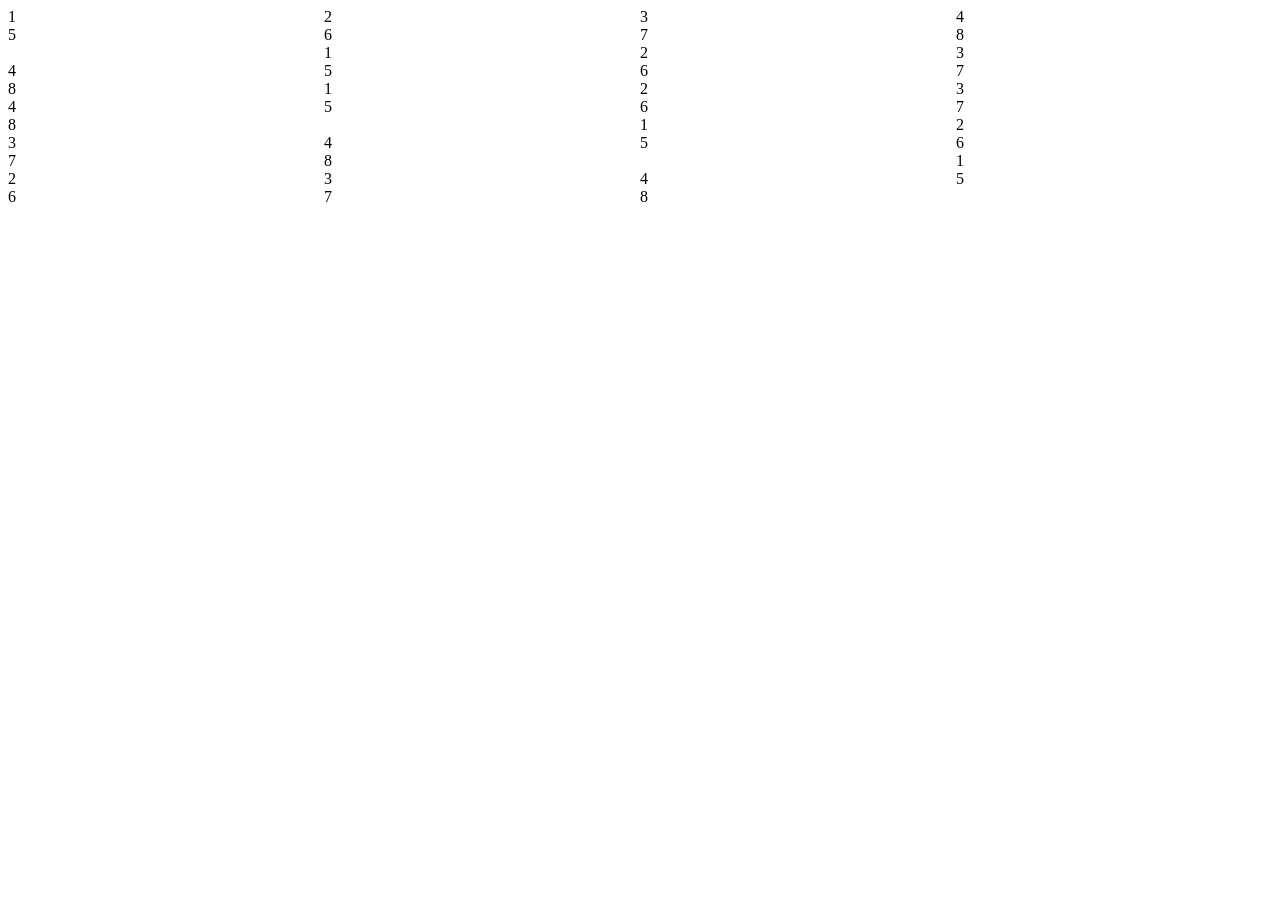
==== index.html @ 8678d99f "basic page" ====
<!DOCTYPE html>
<html lang="en">
<head>
    <meta charset="UTF-8">
    <meta name="viewport" content="width=device-width, initial-scale=1.0">
    <title>Document</title>
    <link rel="stylesheet" href="style.css">
</head>
<body>
    <div class="chess_board">
        <div class="board_row1">1</div>
        <div class="board_row2">2</div>
        <div class="board_row3">3</div>
        <div class="board_row4">4</div>
        <div class="board_row5">5</div>
        <div class="board_row6">6</div>
        <div class="board_row7">7</div>
        <div class="board_row8">8</div>

        <br>

        <div class="board_row1">1</div>
        <div class="board_row2">2</div>
        <div class="board_row3">3</div>
        <div class="board_row4">4</div>
        <div class="board_row5">5</div>
        <div class="board_row6">6</div>
        <div class="board_row7">7</div>
        <div class="board_row8">8</div>

        <!-- <br> -->

        <div class="board_row1">1</div>
        <div class="board_row2">2</div>
        <div class="board_row3">3</div>
        <div class="board_row4">4</div>
        <div class="board_row5">5</div>
        <div class="board_row6">6</div>
        <div class="board_row7">7</div>
        <div class="board_row8">8</div>

        <br>

        <div class="board_row1">1</div>
        <div class="board_row2">2</div>
        <div class="board_row3">3</div>
        <div class="board_row4">4</div>
        <div class="board_row5">5</div>
        <div class="board_row6">6</div>
        <div class="board_row7">7</div>
        <div class="board_row8">8</div>

        <br>

        <div class="board_row1">1</div>
        <div class="board_row2">2</div>
        <div class="board_row3">3</div>
        <div class="board_row4">4</div>
        <div class="board_row5">5</div>
        <div class="board_row6">6</div>
        <div class="board_row7">7</div>
        <div class="board_row8">8</div>

    </div>
    
    <script href="script.js"></script>
</body>
</html>
---- style.css ----
*{
    /* background-color: black; */
}
.chess_board{
    background-color: white;
    display: grid;
    /* grid-template-columns: 10px, 10px, 10px, 10px; */
    /* grid-template-rows: 10px, 10px; */
    /* grid */
    grid-template-columns: auto auto auto auto;
}
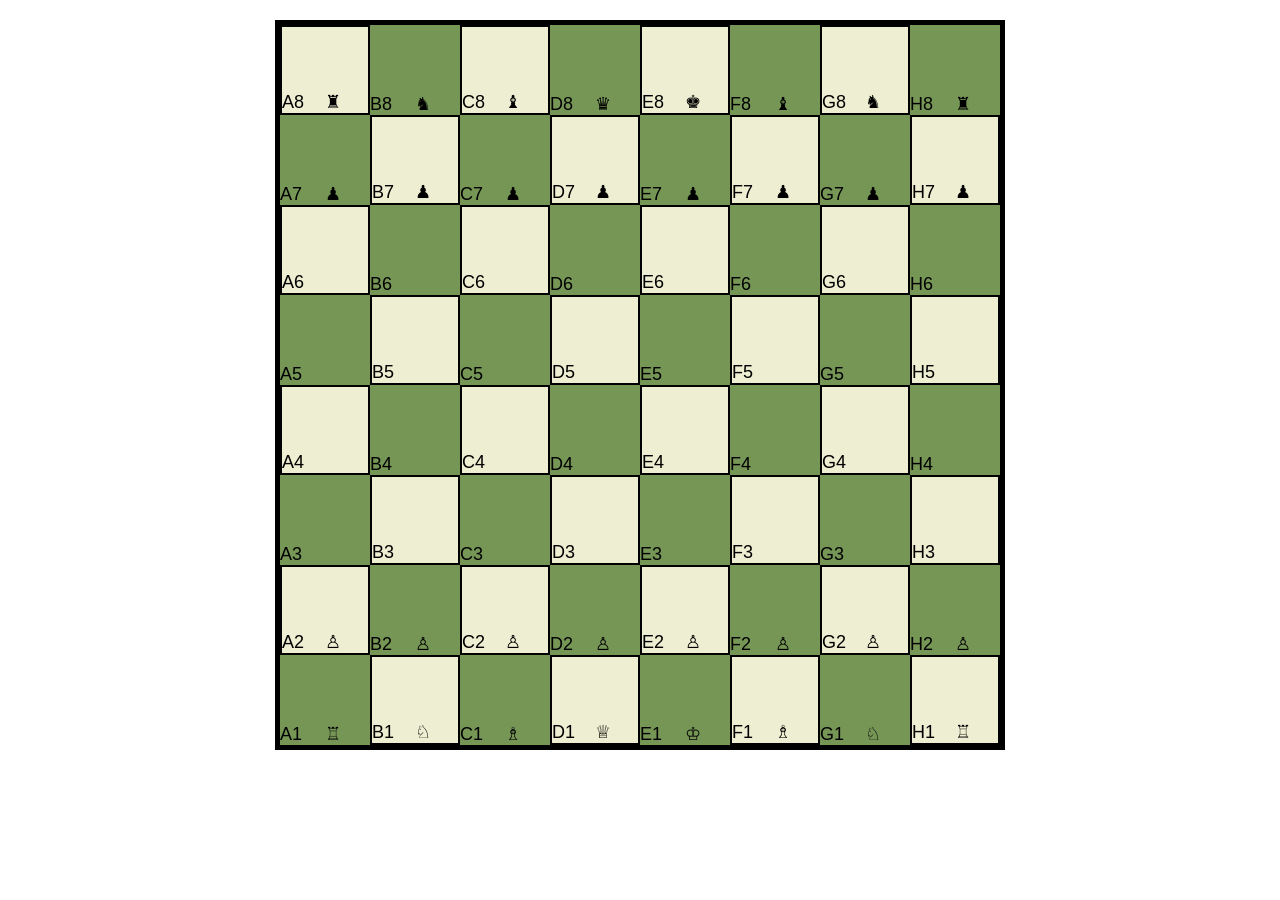
==== commit b754d220: "made the board" ====
--- a/index.html
+++ b/index.html
@@ -8,61 +8,197 @@
 </head>
 <body>
     <div class="chess_board">
-        <div class="board_row1">1</div>
-        <div class="board_row2">2</div>
-        <div class="board_row3">3</div>
-        <div class="board_row4">4</div>
-        <div class="board_row5">5</div>
-        <div class="board_row6">6</div>
-        <div class="board_row7">7</div>
-        <div class="board_row8">8</div>
-
-        <br>
-
-        <div class="board_row1">1</div>
-        <div class="board_row2">2</div>
-        <div class="board_row3">3</div>
-        <div class="board_row4">4</div>
-        <div class="board_row5">5</div>
-        <div class="board_row6">6</div>
-        <div class="board_row7">7</div>
-        <div class="board_row8">8</div>
-
-        <!-- <br> -->
-
-        <div class="board_row1">1</div>
-        <div class="board_row2">2</div>
-        <div class="board_row3">3</div>
-        <div class="board_row4">4</div>
-        <div class="board_row5">5</div>
-        <div class="board_row6">6</div>
-        <div class="board_row7">7</div>
-        <div class="board_row8">8</div>
-
-        <br>
-
-        <div class="board_row1">1</div>
-        <div class="board_row2">2</div>
-        <div class="board_row3">3</div>
-        <div class="board_row4">4</div>
-        <div class="board_row5">5</div>
-        <div class="board_row6">6</div>
-        <div class="board_row7">7</div>
-        <div class="board_row8">8</div>
-
-        <br>
-
-        <div class="board_row1">1</div>
-        <div class="board_row2">2</div>
-        <div class="board_row3">3</div>
-        <div class="board_row4">4</div>
-        <div class="board_row5">5</div>
-        <div class="board_row6">6</div>
-        <div class="board_row7">7</div>
-        <div class="board_row8">8</div>
+        <!-- the row first of black having king queen rook knight and horse -->
+        <div class="A8 light-square">
+            <div>A8</div>
+            <div class="black_rook_l">&#9820;</div>
+        </div>
+        <div class="B8 dark-square">
+            <div>B8</div>
+            <div class="black_knight_l">&#9822;</div>
+            
+        </div>
+        <div class="C8 light-square">
+            <div>C8</div>
+            <div class="black_bishop_l">&#9821;</div>
+            
+        </div>
+        <div class="D8 dark-square">
+            <div>D8</div>
+            <div class="king_queen">&#9819;</div>
+            
+        </div>
+        <div class="E8 light-square">
+            <div>E8</div>
+            <div class="black_king">&#9818;</div>
+            
+        </div>
+        <div class="F8 dark-square">
+            <div>F8</div>
+            <div class="black_bishoprr">&#9821;</div>
+            
+        </div>
+        <div class="G8 light-square">
+            <div>G8</div>
+            <div class="black_knight_r">&#9822;</div>
+        
+        </div>
+        <div class="H8 dark-square">
+            <div>H8</div>
+            <div class="black_rook_r">&#9820;</div>
+        </div>
+
+
+        <!-- row two of black having all pawns  -->
+
+        <div class="A7 dark-square">
+            <div>A7</div>
+            <div class="black_pawn">&#9823;</div>
+        </div>
+        <div class="B7 light-square">
+            
+            <div>B7</div>
+            <div class="black_pawn">&#9823;</div>
+        </div>
+        <div class="C7 dark-square">
+            <div>C7</div>
+            <div class="black_pawn">&#9823;</div>
+        </div>
+        <div class="D7 light-square">
+            <div>D7</div>
+            <div class="black_pawn">&#9823;</div>
+        </div>
+        <div class="E7 dark-square">
+            <div>E7</div>
+            <div class="black_pawn">&#9823;</div>
+        </div>
+        <div class="F7 light-square">
+            <div>F7</div>
+            <div class="black_pawn">&#9823;</div>
+        </div>
+        <div class="G7 dark-square">
+            <div>G7</div>
+            <div class="black_pawn">&#9823;</div>
+        </div>
+        <div class="H7 light-square">
+            <div>H7</div>
+            <div class="black_pawn">&#9823;</div>
+        </div>
+
+        <div class="A6 light-square">A6</div>
+        <div class="B6 dark-square">B6</div>
+        <div class="C6 light-square">C6</div>
+        <div class="D6 dark-square">D6</div>
+        <div class="E6 light-square">E6</div>
+        <div class="F6 dark-square">F6</div>
+        <div class="G6 light-square">G6</div>
+        <div class="H6 dark-square">H6</div>
+
+        <div class="A5 dark-square">A5</div>
+        <div class="B5 light-square">B5</div>
+        <div class="C5 dark-square">C5</div>
+        <div class="D5 light-square">D5</div>
+        <div class="E5 dark-square">E5</div>
+        <div class="F5 light-square">F5</div>
+        <div class="G5 dark-square">G5</div>
+        <div class="H5 light-square">H5</div>
+
+        <div class="A4 light-square">A4</div>
+        <div class="B4 dark-square">B4</div>
+        <div class="C4 light-square">C4</div>
+        <div class="D4 dark-square">D4</div>
+        <div class="E4 light-square">E4</div>
+        <div class="F4 dark-square">F4</div>
+        <div class="G4 light-square">G4</div>
+        <div class="H4 dark-square">H4</div>
+
+        <div class="A3 dark-square">A3</div>
+        <div class="B3 light-square">B3</div>
+        <div class="C3 dark-square">C3</div>
+        <div class="D3 light-square">D3</div>
+        <div class="E3 dark-square">E3</div>
+        <div class="F3 light-square">F3</div>
+        <div class="G3 dark-square">G3</div>
+        <div class="H3 light-square">H3</div>
+
+
+<!-- second row of white having all pawns -->
+
+        <div class="A2 light-square">
+            <div>A2</div>
+            <div class="white_pawn">&#9817;</div>
+        </div>
+        <div class="B2 dark-square">
+            <div>B2</div>
+            <div class="white_pawn">&#9817;</div>
+        </div>
+        <div class="C2 light-square">
+            <div>C2</div>
+            <div class="white_pawn">&#9817;</div>
+        </div>
+        <div class="D2 dark-square">
+            <div>D2</div>
+            <div class="white_pawn">&#9817;</div>
+        </div>
+        <div class="E2 light-square">
+            <div>E2</div>
+            <div class="white_pawn">&#9817;</div>
+        </div>
+        <div class="F2 dark-square">
+            <div>F2</div>
+            <div class="white_pawn">&#9817;</div>
+        </div>
+        <div class="G2 light-square">
+            <div>G2</div>
+            <div class="white_pawn">&#9817;</div>
+        </div>
+        <div class="H2 dark-square">
+            <div>H2</div>
+            <div class="white_pawn">&#9817;</div>
+        </div>
+
+
+        <!-- first line of white having king queen rook knight horse/'' -->
+
+
+        <div class="A1 dark-square">
+            <div>A1</div>
+            <div class="white_rook_l">&#9814;</div>
+        </div>
+        <div class="B1 light-square">
+            <div>B1</div>
+            <div class="white_knight_l">&#9816;</div>
+        </div>
+        <div class="C1 dark-square">
+            <div>C1</div>
+            <div class="white_bishop_l">&#9815;</div>
+        </div>
+        <div class="D1 light-square">
+            <div>D1</div>
+            <div class="white_queen_l">&#9813;</div>
+        </div>
+        <div class="E1 dark-square">
+            <div>E1</div>
+            <div class="white_king_l">&#9812;</div>
+        </div>
+        <div class="F1 light-square">
+            <div>F1</div>
+            <div class="white_bishop_r">&#9815;</div>
+        </div>
+        <div class="G1 dark-square">
+            <div>G1</div>
+            <div class="white_knight_r">&#9816;</div>
+        </div>
+        <div class="H1 light-square">
+            <div>H1</div>
+            <div class="white_rook_r">&#9814;</div>
+        </div>
+
+       
+
 
     </div>
     
-    <script href="script.js"></script>
+    <script src="script.js"></script>
 </body>
 </html>
--- a/style.css
+++ b/style.css
@@ -1,11 +1,41 @@
 *{
     /* background-color: black; */
 }
-.chess_board{
-    background-color: white;
+.chess_board {
     display: grid;
-    /* grid-template-columns: 10px, 10px, 10px, 10px; */
-    /* grid-template-rows: 10px, 10px; */
-    /* grid */
-    grid-template-columns: auto auto auto auto;
-}+    /* This creates 8 equal columns and rows */
+    grid-template-columns: repeat(8, 10vh); 
+    grid-template-rows: repeat(8, 10vh);
+    
+    border: 5px solid black;
+    width: fit-content; /* Keeps the border tight around the squares */
+    margin: 20px auto;  /* Centers the board on the page */
+}
+
+/* This targets every div inside the board */
+.chess_board div {
+    width: 10vh;
+    height: 10vh;
+    display: flex;
+    justify-content: flex-start; /* Centers text/pieces horizontally */
+    align-items: flex-end;     /* Centers text/pieces vertically */
+    font-size: 2vh;          /* Size of the coordinate text */
+    font-family: sans-serif;
+    box-sizing: border-box;  /* Prevents borders from growing the box */
+}
+
+/* .A4{ */
+    /* border:20x solid black; */
+    /* background-color: red; */
+/* } */
+
+.light-square { /* Changed _ to - */
+    background-color: #eeeed2;
+    border: 2px solid black;
+}
+
+.dark-square { /* Changed _ to - */
+    background-color: #769656;
+}
+
+
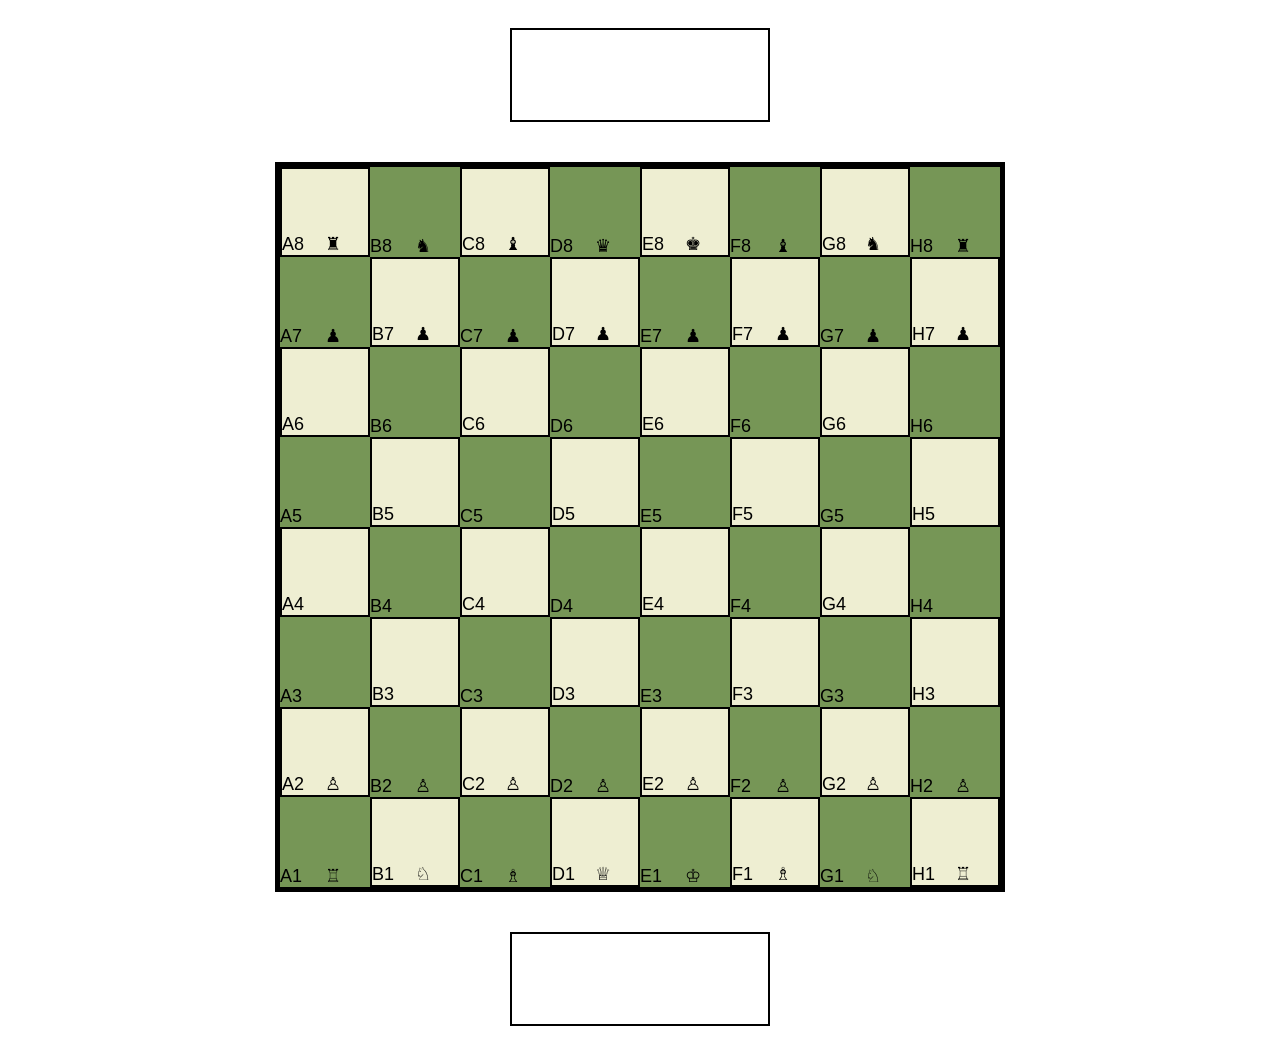
==== commit 49d8c553: "refactor: reorganize HTML structure and enhance JavaScript for piece selection" ====
--- a/index.html
+++ b/index.html
@@ -7,198 +7,238 @@
     <link rel="stylesheet" href="style.css">
 </head>
 <body>
-    <div class="chess_board">
-        <!-- the row first of black having king queen rook knight and horse -->
-        <div class="A8 light-square">
-            <div>A8</div>
-            <div class="black_rook_l">&#9820;</div>
-        </div>
-        <div class="B8 dark-square">
-            <div>B8</div>
-            <div class="black_knight_l">&#9822;</div>
-            
-        </div>
-        <div class="C8 light-square">
-            <div>C8</div>
-            <div class="black_bishop_l">&#9821;</div>
-            
-        </div>
-        <div class="D8 dark-square">
-            <div>D8</div>
-            <div class="king_queen">&#9819;</div>
-            
-        </div>
-        <div class="E8 light-square">
-            <div>E8</div>
-            <div class="black_king">&#9818;</div>
-            
-        </div>
-        <div class="F8 dark-square">
-            <div>F8</div>
-            <div class="black_bishoprr">&#9821;</div>
-            
-        </div>
-        <div class="G8 light-square">
-            <div>G8</div>
-            <div class="black_knight_r">&#9822;</div>
+
+    <div class="main">
+
+            <div class="white_pieces"></div>
+
+            <div class="chess_board">
+                <!-- the row first of black having king queen rook knight and horse -->
+                 <!-- row one  -->
+                <div class="A8 light-square" data-x="1" data-y="1">
+                    <div>A8</div>
+                    <div class="black_rook">&#9820;</div>
+                </div>
+            
+                <div class="B8 dark-square" data-x="1" data-y="2">
+                    <div>B8</div>
+                    <div class="black_knight">&#9822;</div>
+
+                </div>
+                <div class="C8 light-square" data-x="1" data-y="3">
+                    <div>C8</div>
+                    <div class="black_bishop">&#9821;</div>
+
+                </div>
+                <div class="D8 dark-square" data-x="1" data-y="4">
+                    <div>D8</div>
+                    <div class="king_queen">&#9819;</div>
+
+                </div>
+                <div class="E8 light-square" data-x="1" data-y="5">
+                    <div>E8</div>
+                    <div class="black_king">&#9818;</div>
+
+                </div>
+                <div class="F8 dark-square" data-x="1" data-y="6">
+                    <div>F8</div>
+                    <div class="black_bishopr">&#9821;</div>
+
+                </div>
+                <div class="G8 light-square" data-x="1" data-y="7">
+                    <div>G8</div>
+                    <div class="black_knigh">&#9822;</div>
+                
+                </div>
+                <div class="H8 dark-square" data-x="1" data-y="8">
+                    <div>H8</div>
+                    <div class="black_rook">&#9820;</div>
+                </div>
+            
+            
+                <!-- row two of black having all pawns  -->
+                 <!-- row two  -->
+            
+                <div class="A7 dark-square" data-x="2" data-y="1">
+                    <div>A7</div>
+                    <div class="black_pawn black_pawn_1">&#9823;</div>
+                </div>
+            
+                <div class="B7 light-square" data-x="2" data-y="2">
+                    <div>B7</div>
+                    <div class="black_pawn black_pawn_2">&#9823;</div>
+                </div>
+            
+                <div class="C7 dark-square" data-x="2" data-y="3">
+                    <div>C7</div>
+                    <div class="black_pawn black_pawn_3">&#9823;</div>
+                </div>
+            
+                <div class="D7 light-square" data-x="2" data-y="4">
+                    <div>D7</div>
+                    <div class="black_pawn black_pawn_4">&#9823;</div>
+                </div>
+            
+                <div class="E7 dark-square" data-x="2" data-y="5">
+                    <div>E7</div>
+                    <div class="black_pawn black_pawn_5">&#9823;</div>
+                </div>
+            
+                <div class="F7 light-square" data-x="2" data-y="6">
+                    <div>F7</div>
+                    <div class="black_pawn black_pawn_6">&#9823;</div>
+                </div>
+            
+                <div class="G7 dark-square" data-x="2" data-y="7">
+                    <div>G7</div>
+                    <div class="black_pawn black_pawn_7">&#9823;</div>
+                </div>
+            
+                <div class="H7 light-square" data-x="2" data-y="8">
+                    <div>H7</div>
+                    <div class="black_pawn black_pawn_"8>&#9823;</div>
+                </div>
+            
+            
+                <!-- row three -->
+                <div class="A6 light-square" data-x="3" data-y="0">A6
+                    <!-- <div>A6</div> -->
+                    <!-- <div class="1"></div> -->
+                </div>
+                <div class="B6 dark-square" data-x="3" data-y="1">B6</div>
+                <div class="C6 light-square" data-x="3" data-y="2">C6</div>
+                <div class="D6 dark-square" data-x="3" data-y="3">D6</div>
+                <div class="E6 light-square" data-x="3" data-y="4">E6</div>
+                <div class="F6 dark-square" data-x="3" data-y="5">F6</div>
+                <div class="G6 light-square" data-x="3" data-y="6">G6</div>
+                <div class="H6 dark-square" data-x="3" data-y="7">H6</div>
+            
+                <!-- row four  -->
+            
+                <div class="A5 dark-square" data-x="4" data-y="1">A5</div>
+                <div class="B5 light-square" data-x="4" data-y="2">B5</div>
+                <div class="C5 dark-square" data-x="4" data-y="3">C5</div>
+                <div class="D5 light-square" data-x="4" data-y="4">D5</div>
+                <div class="E5 dark-square" data-x="4" data-y="5">E5</div>
+                <div class="F5 light-square" data-x="4" data-y="6">F5</div>
+                <div class="G5 dark-square" data-x="4" data-y="7">G5</div>
+                <div class="H5 light-square" data-x="4" data-y="8">H5</div>
+            
+                <!-- row five -->
+            
+                <div class="A4 light-square" data-x="5" data-y="1">A4</div>
+                <div class="B4 dark-square" data-x="5" data-y="2">B4</div>
+                <div class="C4 light-square" data-x="5" data-y="3">C4</div>
+                <div class="D4 dark-square" data-x="5" data-y="4">D4</div>
+                <div class="E4 light-square" data-x="5" data-y="5">E4</div>
+                <div class="F4 dark-square" data-x="5" data-y="6">F4</div>
+                <div class="G4 light-square" data-x="5" data-y="7">G4</div>
+                <div class="H4 dark-square" data-x="5" data-y="8">H4</div>
+            
+                <!-- row six -->
+            
+                <div class="A3 dark-square" data-x="6" data-y="1">A3</div>
+                <div class="B3 light-square" data-x="6" data-y="2">B3</div>
+                <div class="C3 dark-square" data-x="6" data-y="3">C3</div>
+                <div class="D3 light-square" data-x="6" data-y="4">D3</div>
+                <div class="E3 dark-square" data-x="6" data-y="5">E3</div>
+                <div class="F3 light-square" data-x="6" data-y="6">F3</div>
+                <div class="G3 dark-square" data-x="6" data-y="7">G3</div>
+                <div class="H3 light-square" data-x="6" data-y="8">H3</div>
+            
+            
+<!--         second row of white having all pawns -->
+ <!-        - row seven  -->
+            
+                <div class="A2 light-square" data-x="7" data-y="1">
+                    <div>A2</div>
+                    <div class="white_pawn_1">&#9817;</div>
+                </div>
+                <div class="B2 dark-square" data-x="7" data-y="2">
+                    <div>B2</div>
+                    <div class="white_pawn">&#9817;</div>
+                </div>
+                <div class="C2 light-square" data-x="7" data-y="3">
+                    <div>C2</div>
+                    <div class="white_pawn">&#9817;</div>
+                </div>
+                <div class="D2 dark-square" data-x="7" data-y="4">
+                    <div>D2</div>
+                    <div class="white_pawn">&#9817;</div>
+                </div>
+                <div class="E2 light-square" data-x="7" data-y="5">
+                    <div>E2</div>
+                    <div class="white_pawn">&#9817;</div>
+                </div>
+                <div class="F2 dark-square" data-x="7" data-y="6">
+                    <div>F2</div>
+                    <div class="white_pawn">&#9817;</div>
+                </div>
+                <div class="G2 light-square" data-x="7" data-y="7">
+                    <div>G2</div>
+                    <div class="white_pawn">&#9817;</div>
+                </div>
+                <div class="H2 dark-square" data-x="7" data-y="8">
+                    <div>H2</div>
+                    <div class="white_pawn">&#9817;</div>
+                </div>
+            
+            
+                <!-- first line of white having king queen rook knight horse/'' -->
+                <!-- row eight  -->
+            
+            
+                <div class="A1 dark-square" data-x="8" data-y="1">
+                    <div>A1</div>
+                    <div class="white_rook">&#9814;</div>
+                </div>
+                <div class="B1 light-square" data-x="8" data-y="2">
+                    <div>B1</div>
+                    <div class="white_knight">&#9816;</div>
+                </div>
+                <div class="C1 dark-square" data-x="8" data-y="3">
+                    <div>C1</div>
+                    <div class="white_bishop">&#9815;</div>
+                </div>
+                <div class="D1 light-square" data-x="8" data-y="4">
+                    <div>D1</div>
+                    <div class="white_queen">&#9813;</div>
+                </div>
+                <div class="E1 dark-square" data-x="8" data-y="5">
+                    <div>E1</div>
+                    <div class="white_king">&#9812;</div>
+                </div>
+                <div class="F1 light-square" data-x="8" data-y="6">
+                    <div>F1</div>
+                    <div class="white_bishop">&#9815;</div>
+                </div>
+                <div class="G1 dark-square" data-x="8" data-y="7">
+                    <div>G1</div>
+                    <div class="white_knight">&#9816;</div>
+                </div>
+                <div class="H1 light-square" data-x="8" data-y="8">
+                    <div>H1</div>
+                    <div class="white_rook">&#9814;</div>
+                </div>
+            
+            </div>
         
-        </div>
-        <div class="H8 dark-square">
-            <div>H8</div>
-            <div class="black_rook_r">&#9820;</div>
-        </div>
-
-
-        <!-- row two of black having all pawns  -->
-
-        <div class="A7 dark-square">
-            <div>A7</div>
-            <div class="black_pawn">&#9823;</div>
-        </div>
-        <div class="B7 light-square">
-            
-            <div>B7</div>
-            <div class="black_pawn">&#9823;</div>
-        </div>
-        <div class="C7 dark-square">
-            <div>C7</div>
-            <div class="black_pawn">&#9823;</div>
-        </div>
-        <div class="D7 light-square">
-            <div>D7</div>
-            <div class="black_pawn">&#9823;</div>
-        </div>
-        <div class="E7 dark-square">
-            <div>E7</div>
-            <div class="black_pawn">&#9823;</div>
-        </div>
-        <div class="F7 light-square">
-            <div>F7</div>
-            <div class="black_pawn">&#9823;</div>
-        </div>
-        <div class="G7 dark-square">
-            <div>G7</div>
-            <div class="black_pawn">&#9823;</div>
-        </div>
-        <div class="H7 light-square">
-            <div>H7</div>
-            <div class="black_pawn">&#9823;</div>
-        </div>
-
-        <div class="A6 light-square">A6</div>
-        <div class="B6 dark-square">B6</div>
-        <div class="C6 light-square">C6</div>
-        <div class="D6 dark-square">D6</div>
-        <div class="E6 light-square">E6</div>
-        <div class="F6 dark-square">F6</div>
-        <div class="G6 light-square">G6</div>
-        <div class="H6 dark-square">H6</div>
-
-        <div class="A5 dark-square">A5</div>
-        <div class="B5 light-square">B5</div>
-        <div class="C5 dark-square">C5</div>
-        <div class="D5 light-square">D5</div>
-        <div class="E5 dark-square">E5</div>
-        <div class="F5 light-square">F5</div>
-        <div class="G5 dark-square">G5</div>
-        <div class="H5 light-square">H5</div>
-
-        <div class="A4 light-square">A4</div>
-        <div class="B4 dark-square">B4</div>
-        <div class="C4 light-square">C4</div>
-        <div class="D4 dark-square">D4</div>
-        <div class="E4 light-square">E4</div>
-        <div class="F4 dark-square">F4</div>
-        <div class="G4 light-square">G4</div>
-        <div class="H4 dark-square">H4</div>
-
-        <div class="A3 dark-square">A3</div>
-        <div class="B3 light-square">B3</div>
-        <div class="C3 dark-square">C3</div>
-        <div class="D3 light-square">D3</div>
-        <div class="E3 dark-square">E3</div>
-        <div class="F3 light-square">F3</div>
-        <div class="G3 dark-square">G3</div>
-        <div class="H3 light-square">H3</div>
-
-
-<!-- second row of white having all pawns -->
-
-        <div class="A2 light-square">
-            <div>A2</div>
-            <div class="white_pawn">&#9817;</div>
-        </div>
-        <div class="B2 dark-square">
-            <div>B2</div>
-            <div class="white_pawn">&#9817;</div>
-        </div>
-        <div class="C2 light-square">
-            <div>C2</div>
-            <div class="white_pawn">&#9817;</div>
-        </div>
-        <div class="D2 dark-square">
-            <div>D2</div>
-            <div class="white_pawn">&#9817;</div>
-        </div>
-        <div class="E2 light-square">
-            <div>E2</div>
-            <div class="white_pawn">&#9817;</div>
-        </div>
-        <div class="F2 dark-square">
-            <div>F2</div>
-            <div class="white_pawn">&#9817;</div>
-        </div>
-        <div class="G2 light-square">
-            <div>G2</div>
-            <div class="white_pawn">&#9817;</div>
-        </div>
-        <div class="H2 dark-square">
-            <div>H2</div>
-            <div class="white_pawn">&#9817;</div>
-        </div>
-
-
-        <!-- first line of white having king queen rook knight horse/'' -->
-
-
-        <div class="A1 dark-square">
-            <div>A1</div>
-            <div class="white_rook_l">&#9814;</div>
-        </div>
-        <div class="B1 light-square">
-            <div>B1</div>
-            <div class="white_knight_l">&#9816;</div>
-        </div>
-        <div class="C1 dark-square">
-            <div>C1</div>
-            <div class="white_bishop_l">&#9815;</div>
-        </div>
-        <div class="D1 light-square">
-            <div>D1</div>
-            <div class="white_queen_l">&#9813;</div>
-        </div>
-        <div class="E1 dark-square">
-            <div>E1</div>
-            <div class="white_king_l">&#9812;</div>
-        </div>
-        <div class="F1 light-square">
-            <div>F1</div>
-            <div class="white_bishop_r">&#9815;</div>
-        </div>
-        <div class="G1 dark-square">
-            <div>G1</div>
-            <div class="white_knight_r">&#9816;</div>
-        </div>
-        <div class="H1 light-square">
-            <div>H1</div>
-            <div class="white_rook_r">&#9814;</div>
-        </div>
-
-       
-
-
+            <div class="black_pieces"></div>
     </div>
     
     <script src="script.js"></script>
+
+
+
 </body>
-</html>+</html>
+
+
+<!-- if(isWhite==true){
+        nextX=currentX-1;
+        nextY=currentY+0;
+    }
+    else{
+        nextX=currentX+1;
+        nextY=currentY+0;
+    } -->
--- a/style.css
+++ b/style.css
@@ -1,6 +1,30 @@
 *{
     /* background-color: black; */
 }
+
+.main{
+    display: flex;
+    flex-direction: column;
+    
+}
+
+.white_pieces{
+    width:20vw;
+    height:10vh;
+    border :2px solid black;   
+    margin: 20px auto; 
+
+}
+
+.black_pieces{
+    width:20vw;
+    height:10vh;
+    border :2px solid black;
+    margin: 20px auto; 
+
+
+}
+
 .chess_board {
     display: grid;
     /* This creates 8 equal columns and rows */
@@ -38,4 +62,3 @@
     background-color: #769656;
 }
 
-
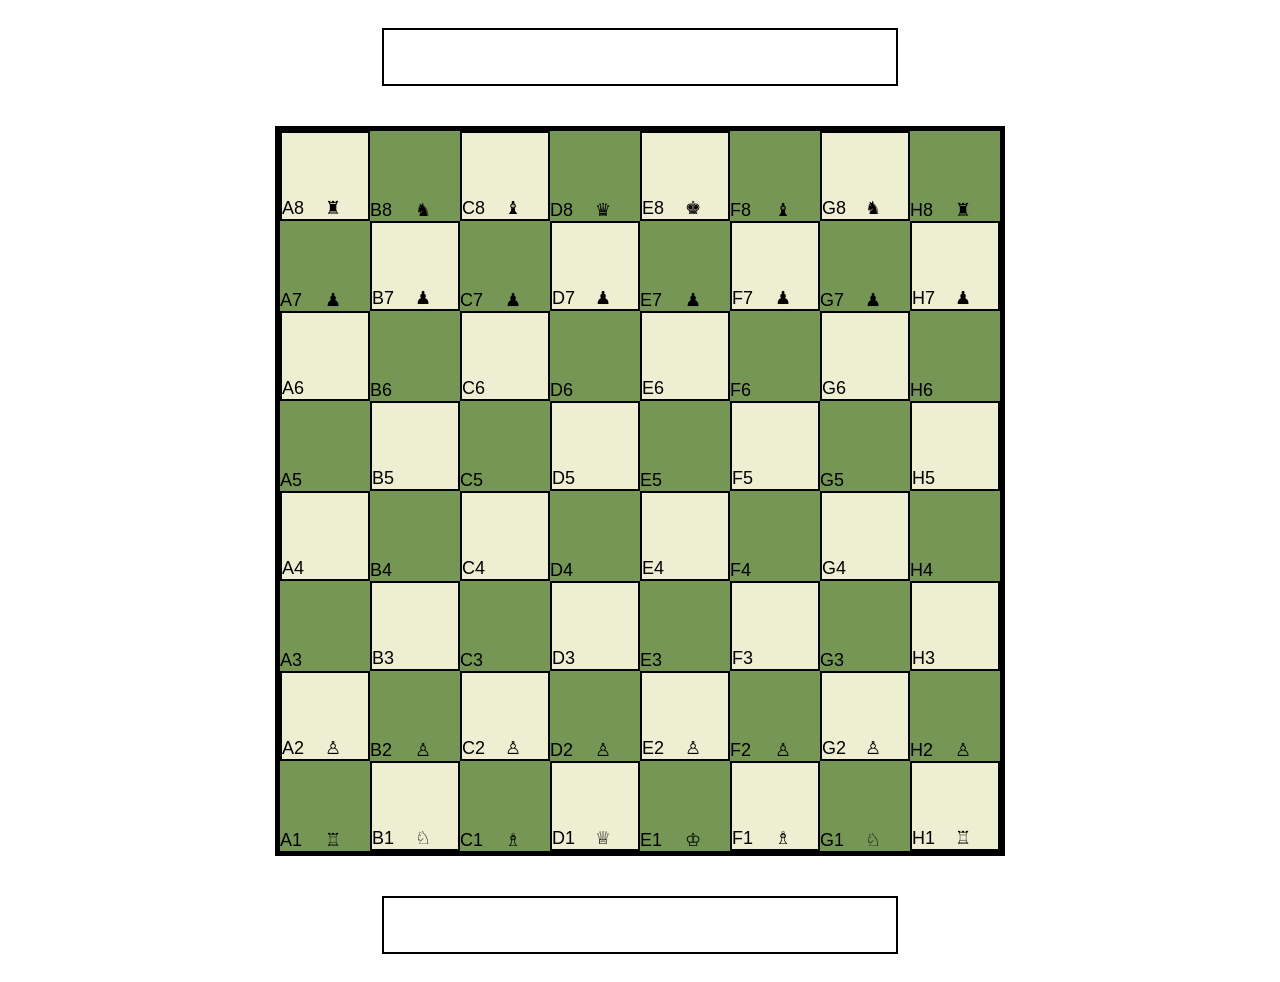
==== commit 593c3e1d: "finally made the game Co-authored-by: Copilot <copilot@github.com>" ====
--- a/index.html
+++ b/index.html
@@ -32,7 +32,7 @@
                 </div>
                 <div class="D8 dark-square" data-x="1" data-y="4">
                     <div>D8</div>
-                    <div class="king_queen">&#9819;</div>
+                    <div class="black_queen">&#9819;</div>
 
                 </div>
                 <div class="E8 light-square" data-x="1" data-y="5">
@@ -42,12 +42,12 @@
                 </div>
                 <div class="F8 dark-square" data-x="1" data-y="6">
                     <div>F8</div>
-                    <div class="black_bishopr">&#9821;</div>
+                    <div class="black_bishop">&#9821;</div>
 
                 </div>
                 <div class="G8 light-square" data-x="1" data-y="7">
                     <div>G8</div>
-                    <div class="black_knigh">&#9822;</div>
+                    <div class="black_knight">&#9822;</div>
                 
                 </div>
                 <div class="H8 dark-square" data-x="1" data-y="8">
--- a/style.css
+++ b/style.css
@@ -5,24 +5,24 @@
 .main{
     display: flex;
     flex-direction: column;
-    
 }
 
 .white_pieces{
-    width:20vw;
-    height:10vh;
+    display: flex;
+    width:40vw;
+    height:6vh;
     border :2px solid black;   
-    margin: 20px auto; 
-
+    margin: 20px auto;
+    font-size: 5vh; 
 }
 
 .black_pieces{
-    width:20vw;
-    height:10vh;
+    display: flex;
+    width:40vw;
+    height:6vh;
     border :2px solid black;
     margin: 20px auto; 
-
-
+    font-size: 5vh;
 }
 
 .chess_board {
